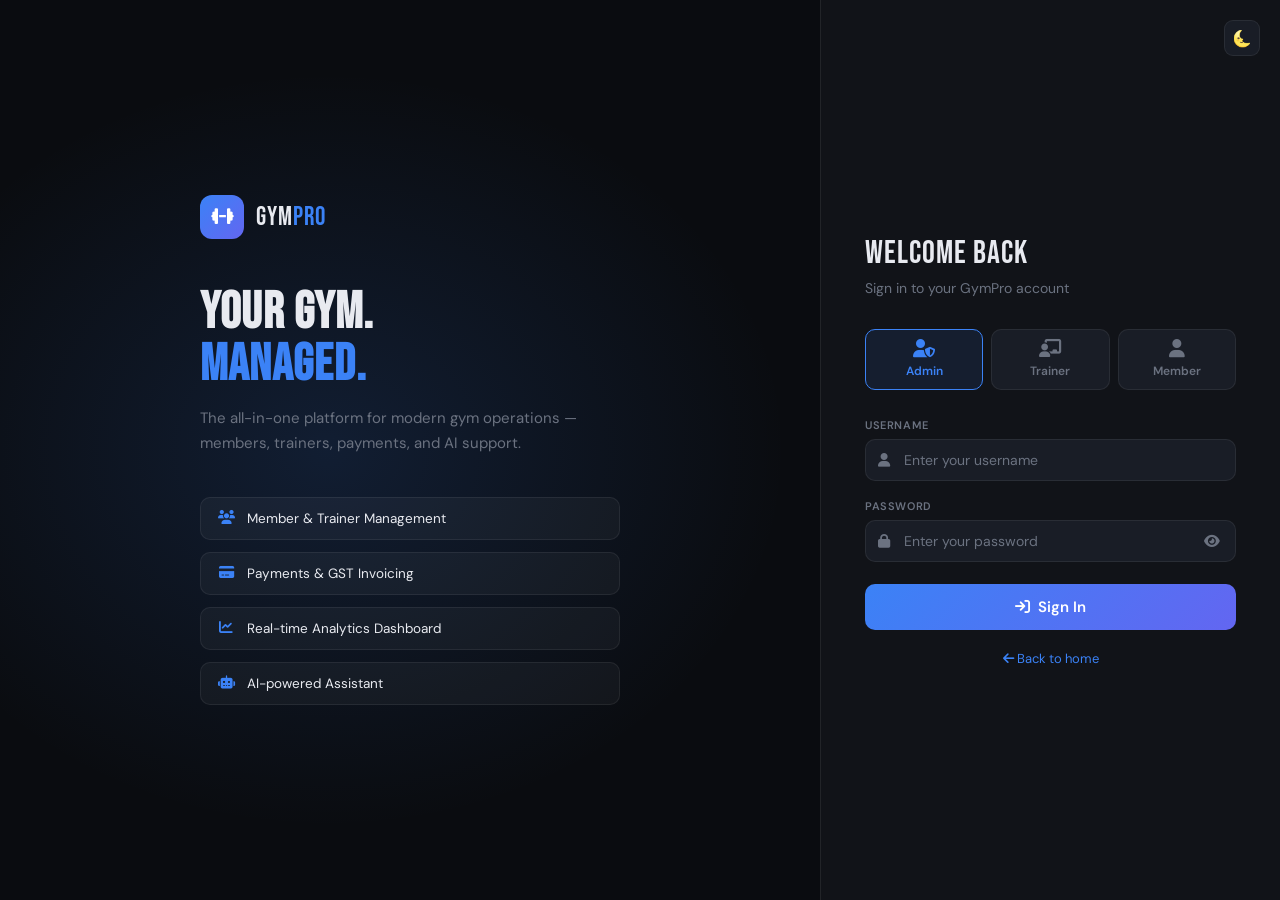
==== frontend/attendance.html @ 2494a4b2 "Initial commit - ready for Render" ====
<!DOCTYPE html>
<html lang="en" data-theme="dark">
<head>
  <meta charset="UTF-8"><meta name="viewport" content="width=device-width, initial-scale=1.0">
  <title>GymPro — Attendance</title>
  <link rel="preconnect" href="https://fonts.googleapis.com">
  <link href="https://fonts.googleapis.com/css2?family=Bebas+Neue&family=DM+Sans:wght@300;400;500;600&family=DM+Mono:wght@400;500&display=swap" rel="stylesheet">
  <link rel="stylesheet" href="https://cdnjs.cloudflare.com/ajax/libs/font-awesome/6.4.0/css/all.min.css">
  <style>
    *,*::before,*::after{box-sizing:border-box;margin:0;padding:0}
    :root{--bg:#0a0c10;--surface:#111318;--surface2:#191d26;--border:rgba(255,255,255,0.07);--text:#e8eaf0;--muted:#6b7280;--accent:#3b82f6;--accent2:#6366f1;--green:#22c55e;--yellow:#eab308;--red:#ef4444;--radius:14px;--sidebar-w:240px;--font-body:'DM Sans',sans-serif;--font-head:'Bebas Neue',sans-serif;--font-mono:'DM Mono',monospace;}
    [data-theme="light"]{--bg:#f0f2f7;--surface:#fff;--surface2:#f8fafc;--border:rgba(0,0,0,0.08);--text:#1a1f2e;--muted:#94a3b8;}
    html,body{height:100%;}body{font-family:var(--font-body);background:var(--bg);color:var(--text);display:flex;overflow:hidden;transition:background .3s,color .3s;}
    a{text-decoration:none;color:inherit;}::-webkit-scrollbar{width:5px;}::-webkit-scrollbar-track{background:transparent;}::-webkit-scrollbar-thumb{background:var(--border);border-radius:99px;}
    .sidebar{width:var(--sidebar-w);min-height:100vh;background:var(--surface);border-right:1px solid var(--border);display:flex;flex-direction:column;padding:28px 0 24px;position:fixed;top:0;left:0;bottom:0;z-index:100;}
    .sidebar-logo{display:flex;align-items:center;gap:10px;padding:0 20px 28px;border-bottom:1px solid var(--border);}
    .logo-icon{width:38px;height:38px;background:linear-gradient(135deg,var(--accent),var(--accent2));border-radius:10px;display:grid;place-items:center;font-size:16px;color:#fff;flex-shrink:0;}
    .logo-text{font-family:var(--font-head);font-size:22px;letter-spacing:1px;}.logo-text span{color:var(--accent);}
    .sidebar-section{padding:20px 12px 8px;}.sidebar-label{font-size:10px;font-weight:600;letter-spacing:1.5px;text-transform:uppercase;color:var(--muted);padding:0 10px;margin-bottom:6px;}
    .sidebar a{display:flex;align-items:center;gap:12px;padding:11px 14px;border-radius:10px;color:var(--muted);font-size:14px;font-weight:500;transition:all .18s;position:relative;}
    .sidebar a:hover{background:var(--surface2);color:var(--text);}.sidebar a.active{background:rgba(59,130,246,.12);color:var(--accent);}
    .sidebar a.active::before{content:'';position:absolute;left:0;top:25%;bottom:25%;width:3px;background:var(--accent);border-radius:0 3px 3px 0;}
    .sidebar a i{width:18px;text-align:center;font-size:15px;}
    .sidebar-footer{margin-top:auto;padding:16px 16px 0;border-top:1px solid var(--border);}
    .user-card{display:flex;align-items:center;gap:10px;padding:12px;background:var(--surface2);border-radius:10px;}
    .user-avatar{width:36px;height:36px;background:linear-gradient(135deg,var(--accent),var(--accent2));border-radius:50%;display:grid;place-items:center;font-size:14px;color:#fff;font-weight:700;flex-shrink:0;}
    .user-name{font-size:13px;font-weight:600;}.user-role{font-size:11px;color:var(--muted);}
    .logout-btn{display:flex;align-items:center;gap:6px;background:none;border:none;color:var(--red);font-size:12px;font-weight:500;cursor:pointer;padding:8px 12px;border-radius:8px;width:100%;margin-top:6px;font-family:var(--font-body);transition:background .15s;}
    .logout-btn:hover{background:rgba(239,68,68,.1);}
    .main{margin-left:var(--sidebar-w);flex:1;height:100vh;overflow-y:auto;padding:32px 36px;}
    .topbar{display:flex;justify-content:space-between;align-items:flex-start;margin-bottom:28px;gap:20px;}
    .page-title{font-family:var(--font-head);font-size:40px;letter-spacing:1px;line-height:1;}
    .page-sub{color:var(--muted);font-size:14px;margin-top:6px;}
    .topbar-right{display:flex;align-items:center;gap:10px;flex-shrink:0;}
    .icon-btn{width:38px;height:38px;background:var(--surface);border:1px solid var(--border);border-radius:10px;display:grid;place-items:center;cursor:pointer;color:var(--muted);font-size:15px;transition:all .15s;}
    .icon-btn:hover{color:var(--text);border-color:var(--accent);}
    .btn-primary{display:inline-flex;align-items:center;gap:8px;padding:10px 18px;background:var(--accent);color:#fff;border:none;border-radius:9px;font-size:14px;font-weight:600;font-family:var(--font-body);cursor:pointer;transition:opacity .15s;}
    .btn-primary:hover{opacity:.88;}.btn-primary:disabled{opacity:.6;cursor:not-allowed;}

    /* layout */
    .content-grid{display:grid;grid-template-columns:340px 1fr;gap:18px;}

    /* mark attendance panel */
    .mark-card{background:var(--surface);border:1px solid var(--border);border-radius:var(--radius);padding:24px;animation:fadeUp .4s ease both;}
    @keyframes fadeUp{from{opacity:0;transform:translateY(12px)}to{opacity:1;transform:translateY(0)}}
    .mark-title{font-family:var(--font-head);font-size:22px;letter-spacing:1px;margin-bottom:18px;display:flex;align-items:center;gap:8px;}
    .mark-title i{color:var(--green);}
    .form-group{margin-bottom:16px;}
    .form-label{font-size:11px;font-weight:600;letter-spacing:.8px;text-transform:uppercase;color:var(--muted);display:block;margin-bottom:7px;}
    .form-control{width:100%;background:var(--surface2);border:1px solid var(--border);border-radius:9px;padding:11px 14px;color:var(--text);font-size:14px;font-family:var(--font-body);outline:none;transition:border-color .15s;}
    .form-control:focus{border-color:var(--accent);}.form-control::placeholder{color:var(--muted);}
    .member-found{font-size:13px;margin-top:6px;padding:8px 12px;border-radius:8px;background:rgba(34,197,94,.08);border:1px solid rgba(34,197,94,.2);color:var(--green);display:none;}
    .member-found.show{display:block;}
    .btn-checkin{width:100%;padding:13px;background:linear-gradient(135deg,var(--green),#16a34a);color:#fff;border:none;border-radius:10px;font-size:15px;font-weight:700;font-family:var(--font-body);cursor:pointer;transition:opacity .15s;margin-top:4px;}
    .btn-checkin:hover{opacity:.9;}.btn-checkin:disabled{opacity:.6;cursor:not-allowed;}

    /* today stats */
    .today-stats{display:grid;grid-template-columns:1fr 1fr;gap:10px;margin-bottom:18px;}
    .today-stat{background:var(--surface2);border:1px solid var(--border);border-radius:10px;padding:14px;text-align:center;}
    .today-stat-val{font-family:var(--font-head);font-size:28px;color:var(--green);letter-spacing:1px;}
    .today-stat-lbl{font-size:11px;color:var(--muted);margin-top:2px;}

    /* table */
    .table-card{background:var(--surface);border:1px solid var(--border);border-radius:var(--radius);overflow:hidden;animation:fadeUp .4s .05s ease both;}
    .card-header{display:flex;align-items:center;justify-content:space-between;padding:16px 20px;border-bottom:1px solid var(--border);}
    .card-title{font-size:15px;font-weight:600;display:flex;align-items:center;gap:8px;}
    .card-title i{color:var(--accent);}
    .date-input{background:var(--surface2);border:1px solid var(--border);border-radius:8px;padding:7px 12px;color:var(--text);font-size:13px;font-family:var(--font-body);outline:none;}
    .date-input:focus{border-color:var(--accent);}
    table{width:100%;border-collapse:collapse;}
    thead tr{border-bottom:1px solid var(--border);}
    th{padding:10px 18px;font-size:11px;font-weight:600;letter-spacing:1px;text-transform:uppercase;color:var(--muted);text-align:left;}
    tbody tr{border-bottom:1px solid var(--border);transition:background .15s;}
    tbody tr:last-child{border-bottom:none;}tbody tr:hover{background:var(--surface2);}
    td{padding:12px 18px;font-size:13.5px;vertical-align:middle;}
    .mini-avatar{width:28px;height:28px;border-radius:50%;background:linear-gradient(135deg,var(--accent),var(--accent2));display:grid;place-items:center;font-size:11px;font-weight:700;color:#fff;flex-shrink:0;}
    .member-cell{display:flex;align-items:center;gap:8px;}
    .time-badge{font-family:var(--font-mono);font-size:12px;background:var(--surface2);border:1px solid var(--border);padding:3px 8px;border-radius:6px;}
    .act-btn{width:28px;height:28px;border:1px solid var(--border);border-radius:7px;background:none;color:var(--muted);font-size:12px;cursor:pointer;display:grid;place-items:center;transition:all .15s;}
    .act-btn:hover{background:var(--surface2);color:var(--green);border-color:var(--green);}
    .empty-state{text-align:center;padding:40px;color:var(--muted);}
    .empty-state i{font-size:24px;margin-bottom:8px;display:block;opacity:.4;}
    .toast{position:fixed;bottom:24px;right:24px;background:var(--surface);border:1px solid var(--border);border-radius:12px;padding:14px 18px;font-size:13px;display:flex;align-items:center;gap:10px;box-shadow:0 8px 30px rgba(0,0,0,.4);transform:translateY(80px);opacity:0;transition:all .3s ease;z-index:9999;}
    .toast.show{transform:translateY(0);opacity:1;}
    @media(max-width:1000px){.content-grid{grid-template-columns:1fr;}}
  </style>
</head>
<body>
<aside class="sidebar">
  <div class="sidebar-logo"><div class="logo-icon"><i class="fas fa-dumbbell"></i></div><div class="logo-text">GYM<span>PRO</span></div></div>
  <div class="sidebar-section"><div class="sidebar-label">Main</div>
    <a href="dashboard.html"><i class="fas fa-chart-line"></i> Dashboard</a>
    <a href="members.html"><i class="fas fa-users"></i> Members</a>
    <a href="trainers.html"><i class="fas fa-person"></i> Trainers</a>
  </div>
  <div class="sidebar-section"><div class="sidebar-label">Finance</div>
    <a href="payments.html"><i class="fas fa-credit-card"></i> Payments</a>
    <a href="plans.html"><i class="fas fa-id-card"></i> Plans</a>
    <a href="memberships.html"><i class="fas fa-calendar-check"></i> Memberships</a>
  </div>
  <div class="sidebar-section"><div class="sidebar-label">Operations</div>
    <a href="attendance.html" class="active"><i class="fas fa-clipboard-check"></i> Attendance</a>
    <a href="reports.html"><i class="fas fa-chart-bar"></i> Reports</a>
  </div>
  <div class="sidebar-section"><div class="sidebar-label">Tools</div>
    <a href="workouts.html"><i class="fas fa-fire"></i> Workouts</a>
    <a href="chatbot.html"><i class="fas fa-robot"></i> AI Assistant</a>
  </div>
  <div class="sidebar-footer">
    <div class="user-card"><div class="user-avatar" id="userInitial">A</div><div><div class="user-name" id="sidebarUser">Admin</div><div class="user-role" id="sidebarRole">Administrator</div></div></div>
    <button class="logout-btn" onclick="doLogout()"><i class="fas fa-arrow-right-from-bracket"></i> Log out</button>
  </div>
</aside>

<main class="main">
  <div class="topbar">
    <div><div class="page-title">ATTENDANCE</div><div class="page-sub">Track daily member check-ins</div></div>
    <div class="topbar-right">
      <div class="icon-btn" onclick="toggleTheme()" id="themeBtn">🌜</div>
      <div class="icon-btn" onclick="loadToday()" title="Refresh"><i class="fas fa-arrows-rotate"></i></div>
    </div>
  </div>

  <div class="content-grid">

    <!-- Mark Attendance -->
    <div>
      <div class="mark-card">
        <div class="mark-title"><i class="fas fa-circle-check"></i> Mark Check-In</div>
        <div class="today-stats">
          <div class="today-stat"><div class="today-stat-val" id="todayCount">0</div><div class="today-stat-lbl">Check-ins Today</div></div>
          <div class="today-stat"><div class="today-stat-val" id="todayUnique">0</div><div class="today-stat-lbl">Unique Members</div></div>
        </div>
        <div class="form-group">
          <label class="form-label">Member ID</label>
          <input type="number" id="markMemberId" class="form-control" placeholder="Enter member ID" min="1" oninput="lookupMarkMember()">
          <div class="member-found" id="memberFound"><i class="fas fa-check-circle" style="margin-right:6px;"></i><span id="memberFoundName"></span></div>
        </div>
        <div class="form-group">
          <label class="form-label">Notes (optional)</label>
          <input type="text" id="markNotes" class="form-control" placeholder="e.g. Morning session">
        </div>
        <button class="btn-checkin" id="checkinBtn" onclick="markCheckin()">
          <i class="fas fa-sign-in-alt"></i> Mark Check-In
        </button>
      </div>
    </div>

    <!-- Today's Attendance Table -->
    <div class="table-card">
      <div class="card-header">
        <div class="card-title"><i class="fas fa-clipboard-list"></i> Attendance Log</div>
        <input type="date" id="dateFilter" class="date-input" onchange="loadByDate()">
      </div>
      <div style="overflow-x:auto;">
        <table>
          <thead><tr>
            <th>Member</th><th>Check-In</th><th>Check-Out</th><th>Duration</th><th>Notes</th><th></th>
          </tr></thead>
          <tbody id="attendanceBody">
            <tr><td colspan="6"><div class="empty-state"><i class="fas fa-spinner fa-spin"></i> Loading…</div></td></tr>
          </tbody>
        </table>
      </div>
    </div>
  </div>
</main>

<div class="toast" id="toast"><i class="fas fa-check-circle" style="color:var(--green);"></i><span id="toastMsg">Done!</span></div>

<script>
  const API = 'http://127.0.0.1:5000';
  let allMembers = [];

  function getUser(){try{return JSON.parse(localStorage.getItem('gymUser'))||JSON.parse(localStorage.getItem('currentUser'))||null;}catch(e){return null;}}
  function apiFetch(path,opts){opts=opts||{};const user=getUser();const headers=Object.assign({},opts.headers||{});if(!headers['Content-Type']&&opts.body)headers['Content-Type']='application/json';if(user)headers['X-User']=JSON.stringify(user);return fetch(API+path,{credentials:'include',method:opts.method||'GET',body:opts.body||undefined,headers});}
  function showToast(msg,type){const t=document.getElementById('toast');t.querySelector('i').style.color=type==='error'?'var(--red)':'var(--green)';document.getElementById('toastMsg').textContent=msg;t.classList.add('show');setTimeout(()=>t.classList.remove('show'),2800);}

  function fmtTime(dt){if(!dt)return'—';const d=new Date(dt);if(isNaN(d))return dt;return d.toLocaleTimeString('en-IN',{hour:'2-digit',minute:'2-digit'});}
  function duration(ci,co){if(!ci||!co)return'—';const diff=Math.round((new Date(co)-new Date(ci))/60000);if(diff<60)return diff+'m';return Math.floor(diff/60)+'h '+(diff%60)+'m';}

  function loadMembers(){
    apiFetch('/members').then(r=>r.json()).then(data=>{allMembers=data;}).catch(()=>{});
  }

  function lookupMarkMember(){
    const id=parseInt(document.getElementById('markMemberId').value);
    const found=document.getElementById('memberFound');
    const name=document.getElementById('memberFoundName');
    if(!id){found.classList.remove('show');return;}
    const m=allMembers.find(x=>x.member_id===id);
    if(m){name.textContent=m.name+' ('+( m.status||'active')+')';found.classList.add('show');}
    else{found.classList.remove('show');}
  }

  function markCheckin(){
    const memberId=document.getElementById('markMemberId').value;
    if(!memberId){showToast('Enter a member ID','error');return;}
    const btn=document.getElementById('checkinBtn');btn.disabled=true;btn.innerHTML='<i class="fas fa-spinner fa-spin"></i> Marking…';
    apiFetch('/attendance',{method:'POST',body:JSON.stringify({member_id:parseInt(memberId),notes:document.getElementById('markNotes').value||''})})
      .then(r=>{if(!r.ok)return r.json().then(e=>{throw new Error(e.error);});return r.json();})
      .then(()=>{document.getElementById('markMemberId').value='';document.getElementById('markNotes').value='';document.getElementById('memberFound').classList.remove('show');loadToday();showToast('Check-in marked ✓');})
      .catch(e=>showToast(e.message||'Failed','error'))
      .finally(()=>{btn.disabled=false;btn.innerHTML='<i class="fas fa-sign-in-alt"></i> Mark Check-In';});
  }

  function loadToday(){
    apiFetch('/attendance/today').then(r=>r.json()).then(data=>{
      document.getElementById('todayCount').textContent=data.length;
      const unique=new Set(data.map(a=>a.member_id)).size;
      document.getElementById('todayUnique').textContent=unique;
      renderTable(data);
    }).catch(err=>showToast('Failed: '+err.message,'error'));
  }

  function loadByDate(){
    const date=document.getElementById('dateFilter').value;
    if(!date){loadToday();return;}
    apiFetch('/attendance?date='+date).then(r=>r.json()).then(renderTable).catch(()=>{});
  }

  function renderTable(data){
    const tbody=document.getElementById('attendanceBody');
    if(!data.length){tbody.innerHTML='<tr><td colspan="6"><div class="empty-state"><i class="fas fa-clipboard-check"></i>No attendance records for this date.</div></td></tr>';return;}
    tbody.innerHTML=data.map(a=>{
      const name=a.member_name||'Unknown';
      const initials=name.split(' ').map(w=>w[0]).join('').slice(0,2).toUpperCase();
      const dur=duration(a.check_in,a.check_out);
      return `<tr>
        <td><div class="member-cell"><div class="mini-avatar">${initials}</div><div><div style="font-weight:600;">${name}</div><div style="font-size:11px;color:var(--muted);">#${a.member_id}</div></div></div></td>
        <td><span class="time-badge" style="color:var(--green);">${fmtTime(a.check_in)}</span></td>
        <td>${a.check_out?`<span class="time-badge" style="color:var(--red);">${fmtTime(a.check_out)}</span>`:'<span style="color:var(--muted);font-size:12px;">Still in</span>'}</td>
        <td style="font-size:12.5px;color:var(--muted);">${dur}</td>
        <td style="font-size:12.5px;color:var(--muted);">${a.notes||'—'}</td>
        <td>${!a.check_out?`<button class="act-btn" title="Mark Check-Out" onclick="markCheckout(${a.attendance_id})"><i class="fas fa-sign-out-alt"></i></button>`:''}</td>
      </tr>`;
    }).join('');
  }

  function markCheckout(id){
    apiFetch('/attendance/'+id+'/checkout',{method:'PUT'})
      .then(r=>{if(!r.ok)throw new Error();return r.json();})
      .then(()=>{loadToday();showToast('Checked out ✓');})
      .catch(()=>showToast('Failed','error'));
  }

  function toggleTheme(){const html=document.documentElement;const dark=html.getAttribute('data-theme')==='dark';html.setAttribute('data-theme',dark?'light':'dark');document.getElementById('themeBtn').textContent=dark?'🌞':'🌜';localStorage.setItem('gymTheme',dark?'light':'dark');}
  function doLogout(){apiFetch('/logout',{method:'POST'}).catch(()=>{}).finally(()=>{localStorage.removeItem('gymUser');localStorage.removeItem('currentUser');window.location.href='login.html';});}

  document.addEventListener('DOMContentLoaded',()=>{
    const theme=localStorage.getItem('gymTheme')||'dark';document.documentElement.setAttribute('data-theme',theme);document.getElementById('themeBtn').textContent=theme==='dark'?'🌜':'🌞';
    document.getElementById('dateFilter').value=new Date().toISOString().split('T')[0];
    const user=getUser();if(!user){window.location.href='login.html';return;}
    document.getElementById('sidebarUser').textContent=user.username||'User';
    document.getElementById('userInitial').textContent=(user.username||'A')[0].toUpperCase();
    document.getElementById('sidebarRole').textContent=(user.role||'').charAt(0).toUpperCase()+(user.role||'').slice(1);
    loadMembers();loadToday();
  });
</script>
</body>
</html>
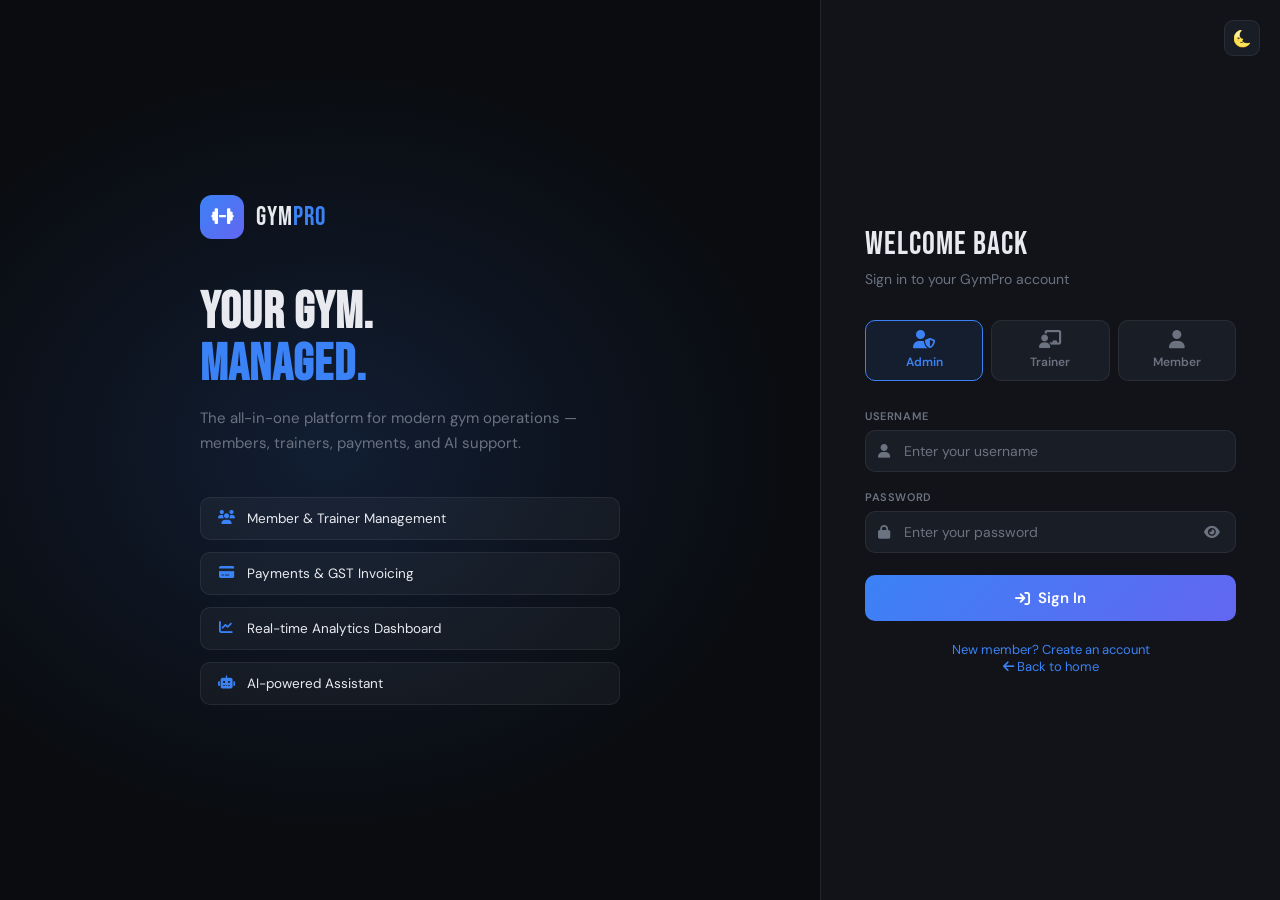
==== commit cf415585: "Update gym management system" ====
--- a/frontend/attendance.html
+++ b/frontend/attendance.html
@@ -168,8 +168,9 @@
 
 <div class="toast" id="toast"><i class="fas fa-check-circle" style="color:var(--green);"></i><span id="toastMsg">Done!</span></div>
 
+<script src="js/config.js"></script>
 <script>
-  const API = 'http://127.0.0.1:5000';
+  const API = window.GYM_API_BASE_URL;
   let allMembers = [];
 
   function getUser(){try{return JSON.parse(localStorage.getItem('gymUser'))||JSON.parse(localStorage.getItem('currentUser'))||null;}catch(e){return null;}}
